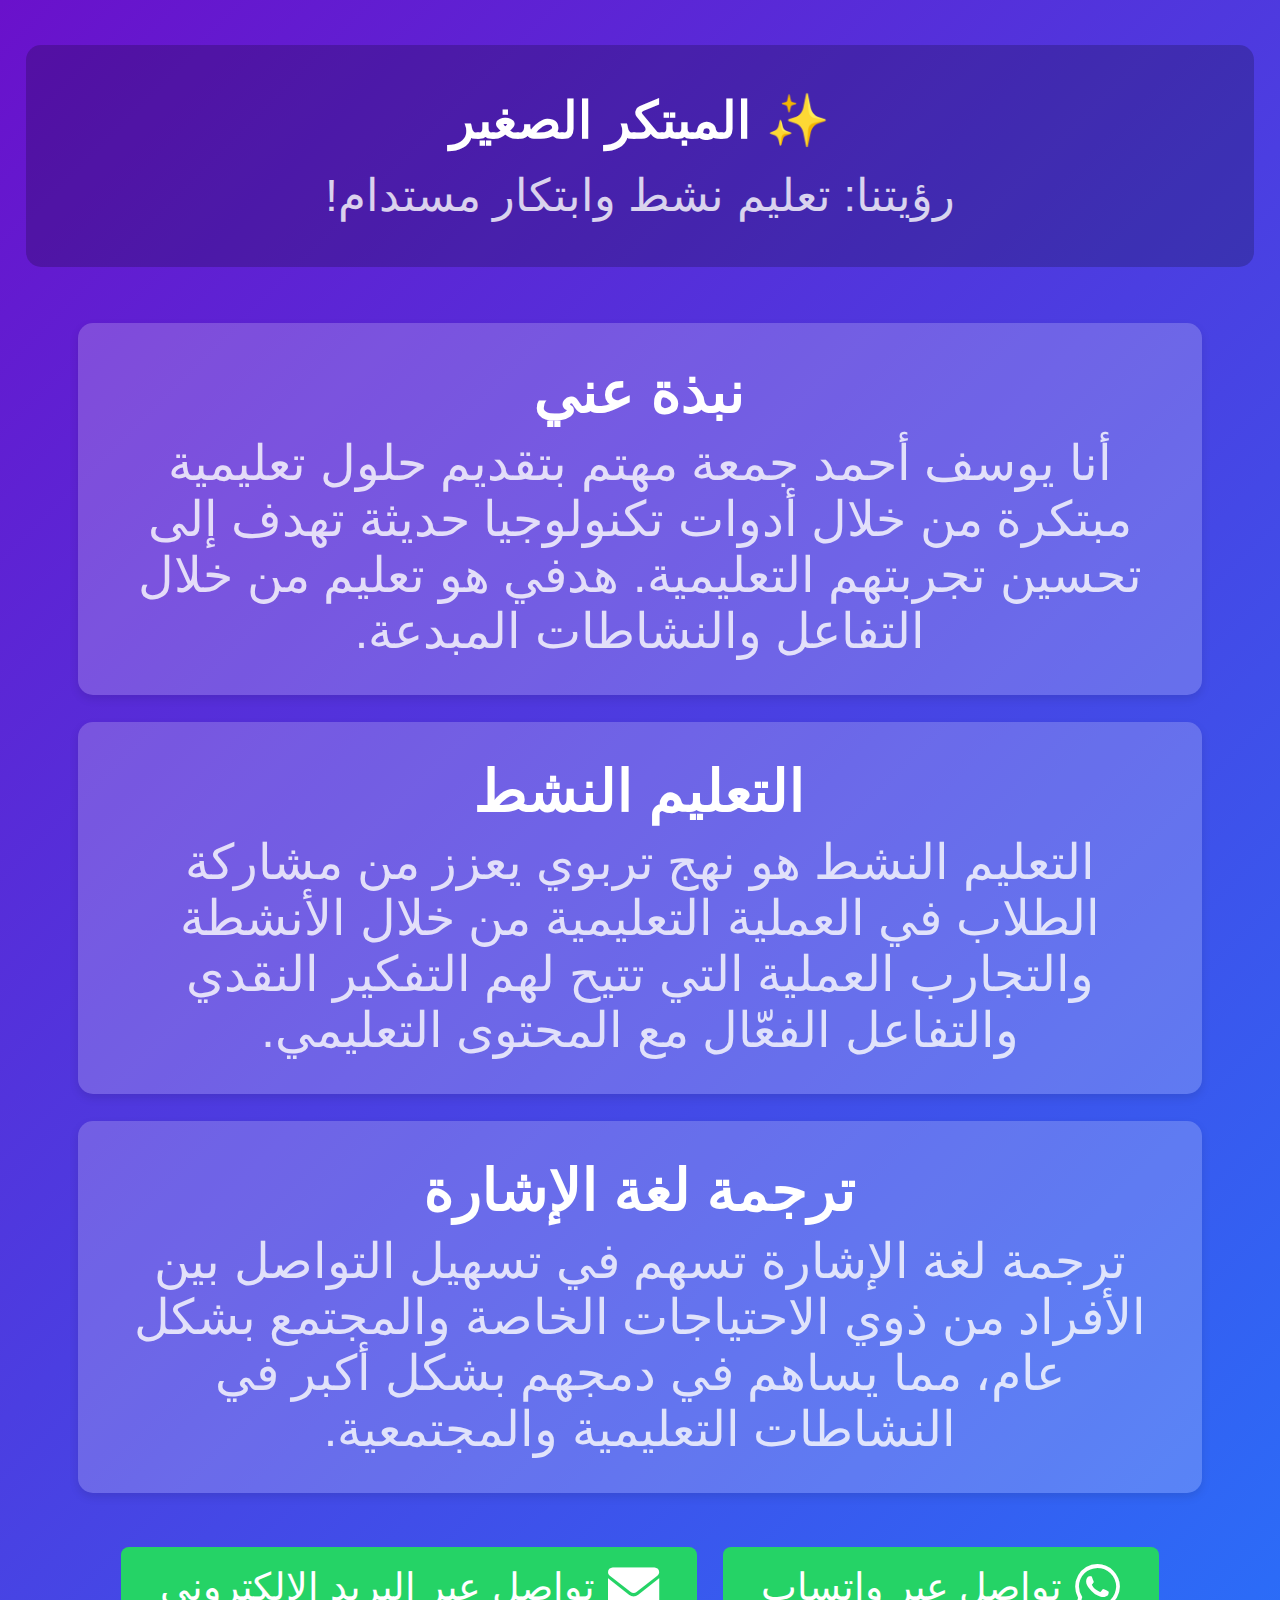
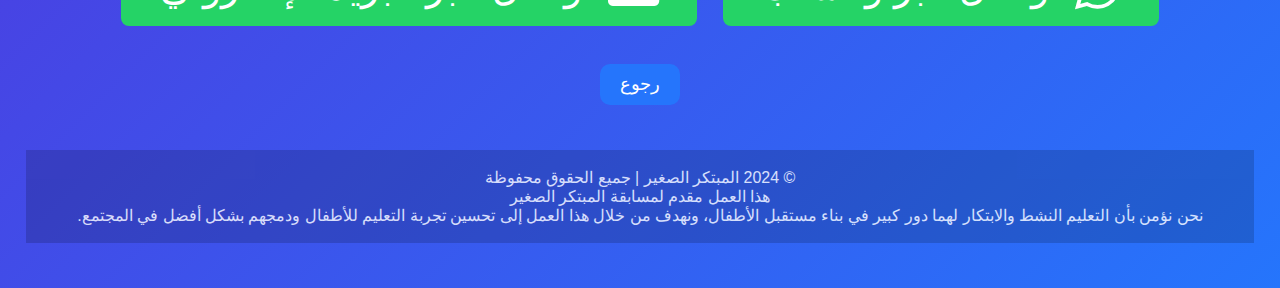
==== about.html @ 45f8c6fc "Add files via upload" ====
<!DOCTYPE html>
<html lang="ar" dir="rtl">
<head>
  <meta charset="UTF-8">
  <meta name="viewport" content="width=device-width, initial-scale=1.0">
  <title>عن المشروع - المبتكر الصغير</title>
  <link rel="stylesheet" href="https://cdnjs.cloudflare.com/ajax/libs/font-awesome/6.0.0/css/all.min.css">
  <style>
    /* تصميم الزر */
  .back-button {
    background-color: rgb(83 49 218); /* اللون الخلفي للزر */
    color: white; /* اللون النص */
    border: none; /* إزالة الحدود */
    padding: 10px 20px; /* المسافة داخل الزر */
    text-align: center; /* محاذاة النص */
    font-size: 16px; /* حجم الخط */
    cursor: pointer; /* تغيير شكل المؤشر عند المرور على الزر */
    border-radius: 5px; /* حواف دائرية */
    display: inline-flex; /* لعرض السهم والنص بجانب بعض */
    align-items: center; /* محاذاة العناصر */
    transition: background-color 0.3s ease; /* تأثير التحول */
  }
  
  /* تصميم السهم */
  .arrow {
    margin-right: 8px; /* المسافة بين السهم والنص */
  }
  
  /* تأثير التحول عند التمرير على الزر */
  .back-button:hover {
    background-color: #a04598; /* تغيير اللون عند التمرير */
  }
  
  </style>
  <style>
    /* التصميم العام */
    * {
      margin: 0;
      padding: 0;
      box-sizing: border-box;
    }

    body {
      font-family: 'Tajawal', sans-serif;
      background: linear-gradient(135deg, #6a11cb, #2575fc);
      color: #fff;
      height: 100vh;
      display: flex;
      justify-content: center;
      align-items: center;
      flex-direction: column;
      text-align: center;
    }

    .app-container {
      position: absolute;
      top: 0;
      left: 0;
      width: 100%;
      display: flex;
      flex-direction: column;
      justify-content: center;
      align-items: center;
      background: linear-gradient(135deg, #6a11cb, #2575fc);
      padding: 5vh 2vw;
      text-align: center;
    }

    .app-header {
      text-align: center;
      padding: 5vh;
      background: rgba(0, 0, 0, 0.2);
      width: 100%;
      border-radius: 15px;
    }

    .app-header h1 {
      font-size: 4vw;
      margin-bottom: 2vh;
    }

    .app-header p {
      font-size: 3.5vw;
      opacity: 0.8;
    }

    .app-content {
      display: flex;
      flex-direction: column;
      gap: 3vh;
      padding: 3vw;
      width: 100%;
      max-width: 1200px;
      margin-top: 2vh;
    }

    .content-section {
      background: rgba(255, 255, 255, 0.2);
      padding: 4vh 3vw;
      border-radius: 15px;
      box-shadow: 0 4px 10px rgba(0, 0, 0, 0.1);
      text-align: center;
      transition: transform 0.3s ease, box-shadow 0.3s ease;
    }

    .content-section:hover {
      transform: translateY(-5px);
      box-shadow: 0 8px 20px rgba(0, 0, 0, 0.2);
    }

    .content-section h2 {
      font-size: 4.5vw;
      margin-bottom: 1vh;
    }

    .content-section p {
      font-size: 3.8vw;
      opacity: 0.8;
    }

    .contact-buttons {
      display: flex;
      justify-content: center;
      gap: 2vw;
      margin-top: 3vh;
    }

    .contact-buttons a {
      background-color: #25d366;
      color: white;
      padding: 1.5vh 3vw;
      border-radius: 8px;
      font-size: 3vw;
      text-decoration: none;
      display: flex;
      align-items: center;
      gap: 1vw;
      transition: background-color 0.3s ease;
    }

    .contact-buttons a:hover {
      background-color: #128c7e;
    }

    .contact-buttons a i {
      font-size: 4vw;
    }

    .app-footer {
      text-align: center;
      padding: 2vh;
      background: rgba(0, 0, 0, 0.2);
      opacity: 0.8;
      width: 100%;
      margin-top: 5vh;
    }

    /* تحسين التصميم للشاشات الصغيرة جدًا */
    @media (max-width: 480px) {
      body {
        padding: 0;
      }

      .app-header h1 {
        font-size: 8vw;
      }

      .app-header p {
        font-size: 6vw;
      }

      .content-section {
        padding: 4vh 2vw;
      }

      .content-section h2 {
        font-size: 6vw;
      }

      .content-section p {
        font-size: 5vw;
      }
    }
  </style>
</head>
<body>
  <div class="app-container">
    <header class="app-header">
      <h1>✨ المبتكر الصغير</h1>
      <p>رؤيتنا: تعليم نشط وابتكار مستدام!</p>
    </header>

    <main class="app-content">
      <div class="content-section">
        <h2>نبذة عني</h2>
        <p>أنا يوسف أحمد جمعة مهتم بتقديم حلول تعليمية مبتكرة من خلال أدوات تكنولوجيا حديثة تهدف إلى تحسين تجربتهم التعليمية. هدفي هو تعليم من خلال التفاعل والنشاطات المبدعة.</p>
      </div>

      <div class="content-section">
        <h2>التعليم النشط</h2>
        <p>التعليم النشط هو نهج تربوي يعزز من مشاركة الطلاب في العملية التعليمية من خلال الأنشطة والتجارب العملية التي تتيح لهم التفكير النقدي والتفاعل الفعّال مع المحتوى التعليمي.</p>
      </div>

      <div class="content-section">
        <h2>ترجمة لغة الإشارة</h2>
        <p>ترجمة لغة الإشارة تسهم في تسهيل التواصل بين الأفراد من ذوي الاحتياجات الخاصة والمجتمع بشكل عام، مما يساهم في دمجهم بشكل أكبر في النشاطات التعليمية والمجتمعية.</p>
      </div>

      <div class="contact-buttons">
        <a href="https://wa.me/201024485693?text=هذا%20التطبيق%20رائع" target="_blank">
          <i class="fab fa-whatsapp"></i> تواصل عبر واتساب
        </a>
        <a href="mailto:yjmt46999@gmail.com" target="_blank">
          <i class="fas fa-envelope"></i> تواصل عبر البريد الإلكتروني
        </a>
      </div>
    </main>
    <div class="modal-footer">
        <button type="button" class="btn btn-secondary" onclick="window.location.href='index.html';" data-bs-dismiss="modal">رجوع</button>
    </div>    
    <footer class="app-footer">
      <p>© 2024 المبتكر الصغير | جميع الحقوق محفوظة</p>
      <p>هذا العمل مقدم لمسابقة المبتكر الصغير</p>
      <p>نحن نؤمن بأن التعليم النشط والابتكار لهما دور كبير في بناء مستقبل الأطفال، ونهدف من خلال هذا العمل إلى تحسين تجربة التعليم للأطفال ودمجهم بشكل أفضل في المجتمع.</p>
    </footer>
  </div>
  <style>
    /* تنسيق المودال */
    .modal-content {
      background: rgba(255, 255, 255, 0.9); /* خلفية خفيفة لتوفير تباين */
      border-radius: 15px;
      box-shadow: 0 10px 30px rgba(0, 0, 0, 0.1); /* إضافة تأثير الظل */
    }
  
    /* تنسيق رأس المودال */
    .modal-header {
      border-bottom: 1px solid #eee; /* فصل رأس المودال */
      background-color: #6a11cb; /* خلفية ملونة */
      border-radius: 15px 15px 0 0;
      color: white;
    }
  
    /* تنسيق النص داخل المودال */
    .modal-body {
      padding: 20px;
      color: #333;
      font-size: 1.1em;
      line-height: 1.6;
      text-align: justify;
    }
  
    /* تعديل النص داخل المودال */
    .modal-text {
      margin-bottom: 15px;
    }
  
    /* تنسيق الأزرار */
    .btn-secondary {
      background-color: #2575fc; /* زر بلون أزرق */
      border: none;
      color: white;
      padding: 10px 20px;
      font-size: 1.1em;
      border-radius: 10px;
      cursor: pointer;
      transition: background-color 0.3s ease;
    }
  
    .btn-secondary:hover {
      background-color: #6a11cb; /* تأثير عند المرور */
    }
  
    /* تحسين الاستجابة للأجهزة الصغيرة */
    @media (max-width: 480px) {
      .modal-body {
        padding: 15px;
      }
  
      .modal-text {
        font-size: 1em;
      }
  
      .btn-secondary {
        font-size: 1em;
        padding: 8px 16px;
      }
    }
  </style>
    <script>
        // تفعيل زر الإغلاق في المودال
        var myModal = new bootstrap.Modal(document.getElementById('myModal'), {
          keyboard: false
        });
        
        // يمكن استخدام هذا الزر لفتح المودال عند الحاجة
        // myModal.show();
      </script>
              <style>
                /* تنسيق زر الرجوع */
                .back-button {
                  position: fixed;
                  bottom: 80px; /* يتم رفعه فوق الشريط السفلي */
                  right: 20px;  /* المسافة من الجهة اليمنى */
                  z-index: 10;  /* التأكد من أن الزر فوق الشريط */
                  padding: 10px 20px;
                  font-size: 1.2em;
                  background-color: #2575fc;
                  color: white;
                  border-radius: 10px;
                  text-decoration: none;
                  transition: background-color 0.3s ease;
                }
              
                .back-button:hover {
                  background-color: #6a11cb; /* تغيير اللون عند التمرير */
                }
              
                /* باقي التنسيقات يمكن أن تبقى كما هي */
              </style>
</body>
</html>
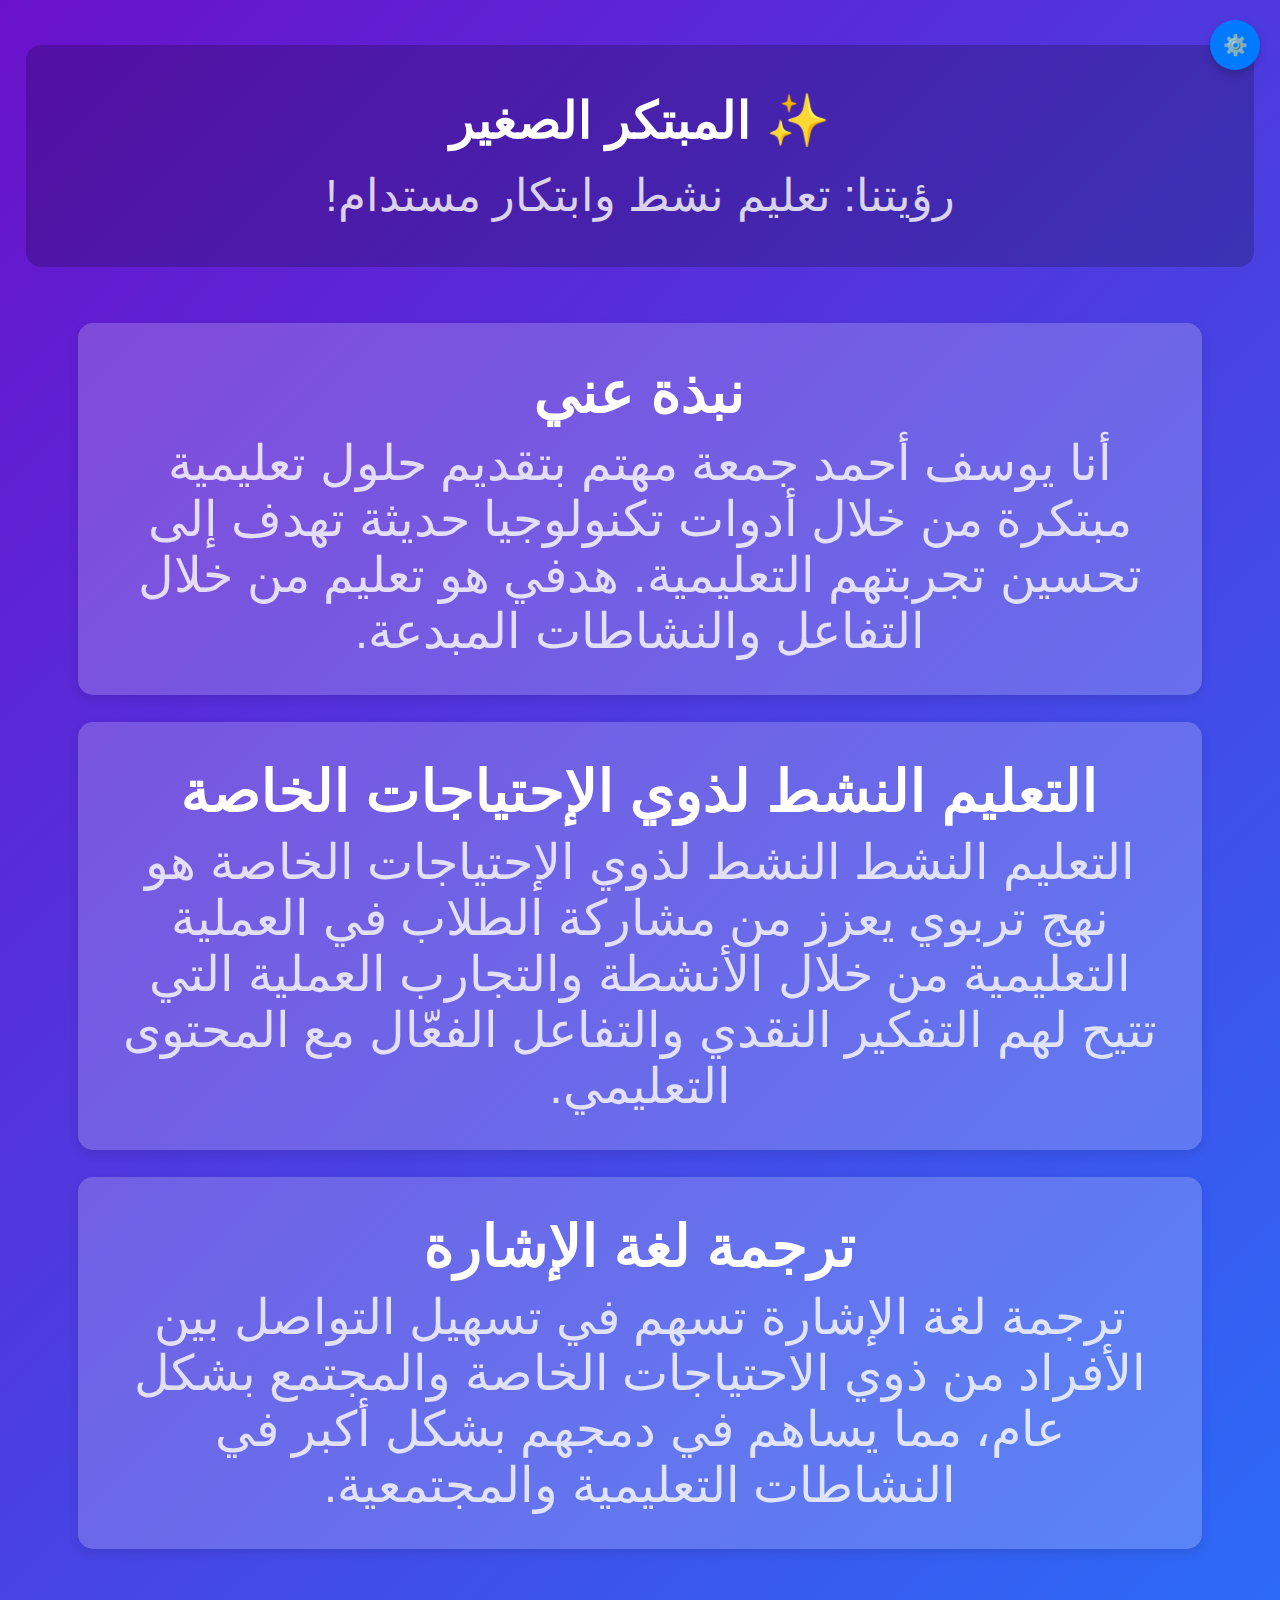
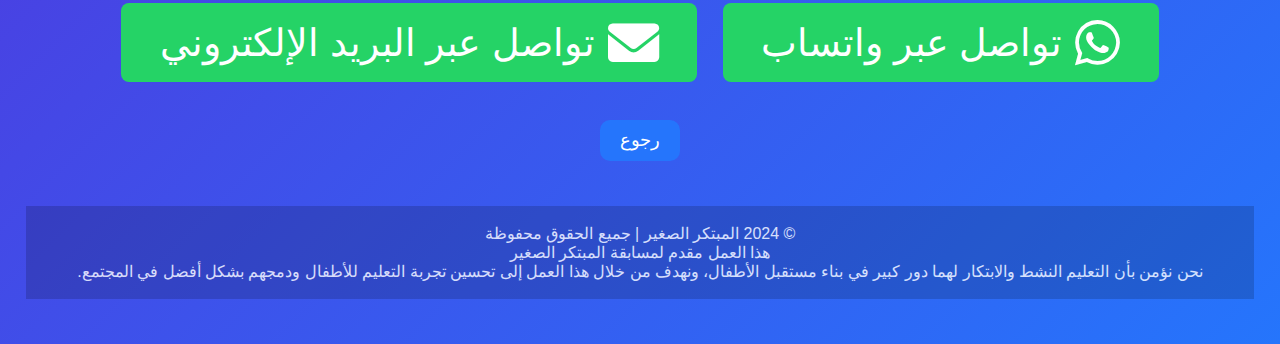
==== commit 1f6d467e: "Add files via upload" ====
--- a/about.html
+++ b/about.html
@@ -1,4 +1,4 @@
-<!DOCTYPE html>
+﻿<!DOCTYPE html>
 <html lang="ar" dir="rtl">
 <head>
   <meta charset="UTF-8">
@@ -181,6 +181,35 @@
         font-size: 5vw;
       }
     }
+    .high-contrast {
+  background-color: black;
+  color: white;
+}
+
+.high-contrast a {
+  color: yellow;
+  text-decoration: underline;
+}
+
+.high-contrast button,
+.high-contrast input,
+.high-contrast textarea,
+.high-contrast select {
+  background-color: black;
+  color: white;
+  border: 1px solid white;
+}
+
+.high-contrast .card {
+  background-color: black;
+  border: 1px solid white;
+}
+
+.high-contrast .accessibility-btn {
+  background-color: black;
+  color: yellow;
+}
+
   </style>
 </head>
 <body>
@@ -197,8 +226,8 @@
       </div>
 
       <div class="content-section">
-        <h2>التعليم النشط</h2>
-        <p>التعليم النشط هو نهج تربوي يعزز من مشاركة الطلاب في العملية التعليمية من خلال الأنشطة والتجارب العملية التي تتيح لهم التفكير النقدي والتفاعل الفعّال مع المحتوى التعليمي.</p>
+        <h2>التعليم النشط لذوي الإحتياجات الخاصة</h2>
+        <p>التعليم النشط النشط لذوي الإحتياجات الخاصة هو نهج تربوي يعزز من مشاركة الطلاب في العملية التعليمية من خلال الأنشطة والتجارب العملية التي تتيح لهم التفكير النقدي والتفاعل الفعّال مع المحتوى التعليمي.</p>
       </div>
 
       <div class="content-section">
@@ -316,6 +345,213 @@
                 }
               
                 /* باقي التنسيقات يمكن أن تبقى كما هي */
-              </style>
+    .accessibility-btn {
+      position: fixed;
+      top: 20px;
+      right: 20px;
+      background-color: #007BFF;
+      color: white;
+      border: none;
+      border-radius: 50%;
+      width: 50px;
+      height: 50px;
+      display: flex;
+      align-items: center;
+      justify-content: center;
+      font-size: 20px;
+      box-shadow: 0 4px 8px rgba(0, 0, 0, 0.2);
+      cursor: pointer;
+      z-index: 1000;
+    }
+
+    .accessibility-menu {
+      position: fixed;
+      top: 80px;
+      right: 20px;
+
+    background-color: #5c80f5;
+      border: 1px solid #ddd;
+      border-radius: 8px;
+      width: 200px;
+      display: none;
+      z-index: 1000;
+      box-shadow: 0 4px 8px rgba(0, 0, 0, 0.2);
+    }
+
+    .accessibility-menu ul {
+      list-style: none;
+      margin: 0;
+      padding: 10px;
+    }
+
+    .accessibility-menu ul li {
+      padding: 10px;
+      border-bottom: 1px solid #eee;
+      cursor: pointer;
+      text-align: center;
+    }
+
+    .accessibility-menu ul li:hover {
+      background: #f0f0f0;
+    }
+
+    .high-contrast {
+      background-color: black;
+      color: white;
+    }
+
+    .high-contrast .section {
+      background-color: black;
+      color: white;
+      border: 1px solid white;
+    }
+
+    .high-contrast header {
+      background: black;
+      color: white;
+    }
+
+    .high-contrast .accessibility-menu {
+      background-color: black;
+      border: 1px solid white;
+    }
+
+    .high-contrast .accessibility-menu ul li {
+      color: white;
+      background-color: black;
+    }
+
+    .high-contrast .accessibility-menu ul li:hover {
+      background-color: #333;
+    }
+
+  </style>
+  <button class="accessibility-btn" onclick="toggleMenu()">⚙️</button>
+
+  <div class="accessibility-menu" id="menu">
+    <ul>
+      <li onclick="adjustFontSize('increase')">تكبير الخط</li>
+      <li onclick="adjustFontSize('decrease')">تصغير الخط</li>
+      <li onclick="toggleHighContrast()">الوضع عالي التباين</li>
+      <li onclick="resetSettings()">إعادة الإعدادات</li>
+    </ul>
+  </div>
+  <script>
+    // تعيين القيم المحفوظة من localStorage عند تحميل الصفحة
+    window.onload = function () {
+      const savedFontSize = localStorage.getItem('fontSize');
+      const savedContrast = localStorage.getItem('highContrast');
+  
+      if (savedFontSize) {
+        document.body.style.fontSize = savedFontSize;
+      }
+  
+      if (savedContrast === 'true') {
+        document.body.classList.add('high-contrast');
+      }
+    };
+  
+    // حفظ التعديلات على localStorage
+    function saveSettings() {
+      // حفظ حجم الخط
+      localStorage.setItem('fontSize', document.body.style.fontSize || '16px');
+      
+      // حفظ حالة التباين العالي
+      const highContrast = document.body.classList.contains('high-contrast');
+      localStorage.setItem('highContrast', highContrast);
+    }
+  
+    let fontSize = 16;
+  
+    function adjustFontSize(action) {
+      const body = document.body;
+      const allTextElements = document.querySelectorAll('h1, h2, h3, p, li, span, a');
+  
+      // تعديل حجم الخط بناءً على الإجراء
+      fontSize = action === 'increase' ? fontSize + 2 : Math.max(12, fontSize - 2);
+      
+      // تحديث حجم الخط لجميع العناصر
+      body.style.fontSize = fontSize + 'px';
+      allTextElements.forEach(function (element) {
+        element.style.fontSize = fontSize + 'px';
+      });
+  
+      // حفظ التعديلات
+      saveSettings();
+    }
+  
+    function toggleHighContrast() {
+      const body = document.body;
+      body.classList.toggle('high-contrast');
+      
+      // حفظ التعديلات
+      saveSettings();
+    }
+  
+    function resetSettings() {
+      fontSize = 16;
+      document.body.style.fontSize = fontSize + 'px';
+      
+      const allTextElements = document.querySelectorAll('h1, h2, h3, p, li, span, a');
+      allTextElements.forEach(function (element) {
+        element.style.fontSize = fontSize + 'px';
+      });
+  
+      document.body.classList.remove('high-contrast');
+      
+      // حفظ التعديلات
+      saveSettings();
+    }
+  
+    // عرض وإخفاء القائمة عند الضغط على زر الإعدادات
+    function toggleMenu() {
+      const menu = document.getElementById('menu');
+      menu.style.display = menu.style.display === 'block' ? 'none' : 'block';
+    }
+    function toggleHighContrast() {
+      const body = document.body;
+  
+      // تبديل نمط التباين العالي
+      body.classList.toggle('high-contrast');
+  
+      // تحديث كل الأزرار والأشكال ديناميكيًا
+      const allElements = document.querySelectorAll('*');
+      allElements.forEach(element => {
+        if (body.classList.contains('high-contrast')) {
+          element.style.backgroundColor = 'black';
+          element.style.color = 'white';
+          element.style.border = '1px solid white';
+  
+          if (element.tagName === 'A') {
+            element.style.textDecoration = 'underline';
+            element.style.color = 'yellow';
+          }
+        } else {
+          element.style.backgroundColor = '';
+          element.style.color = '';
+          element.style.border = '';
+          if (element.tagName === 'A') {
+            element.style.textDecoration = '';
+            element.style.color = '';
+          }
+        }
+      });
+  
+      // حفظ الإعدادات
+      saveSettings();
+    }
+  
+    // تطبيق نمط عالي التباين على العناصر الجديدة
+    const observer = new MutationObserver(() => {
+      if (document.body.classList.contains('high-contrast')) {
+        toggleHighContrast();
+      }
+    });
+  
+    observer.observe(document.body, {
+      childList: true,
+      subtree: true,
+    });
+  </script>
 </body>
 </html>
